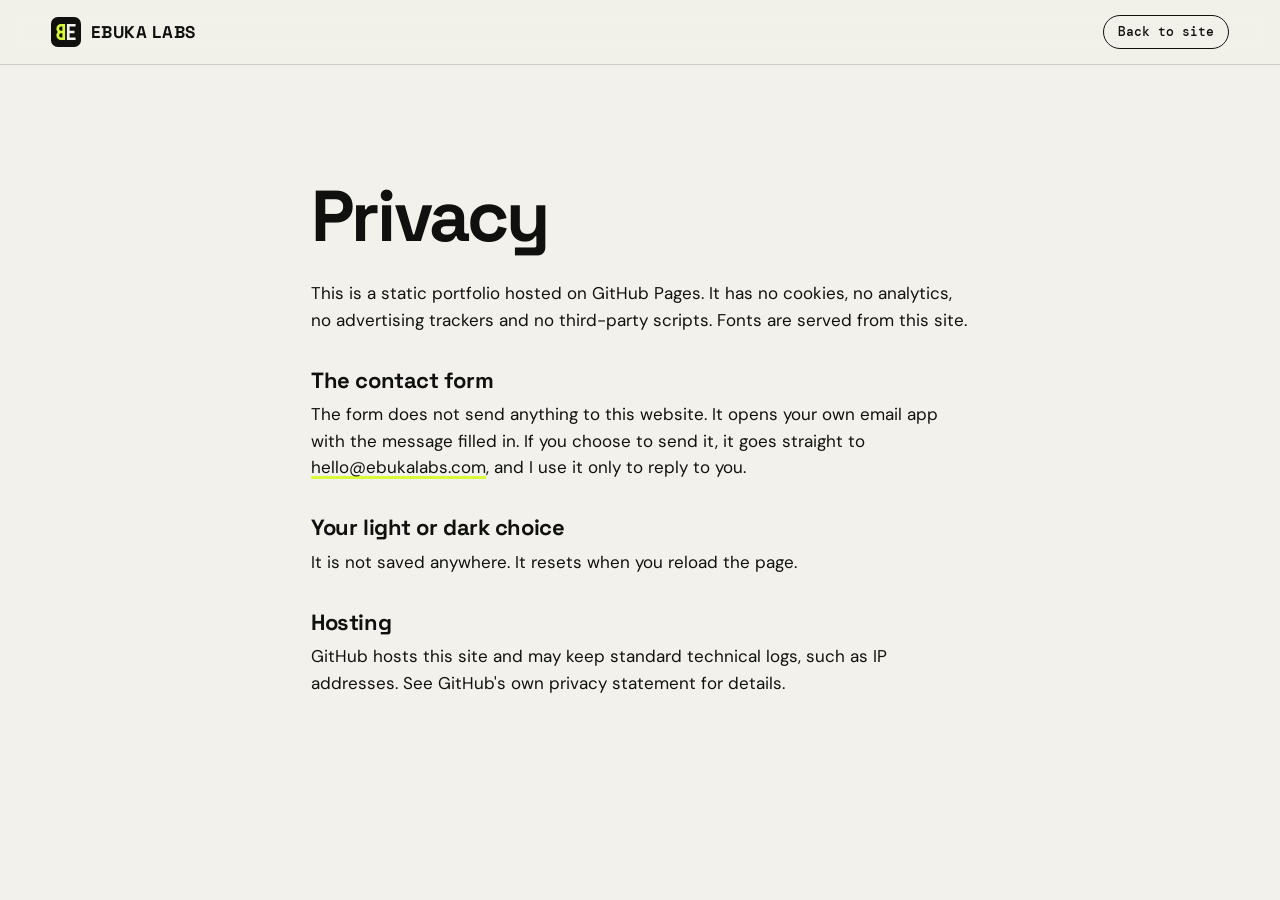
==== privacy.html @ e868a45e "Add Ebuka Labs portfolio site" ====
<!DOCTYPE html>
<html lang="en">
<head>
<meta charset="utf-8">
<meta http-equiv="Content-Security-Policy" content="default-src 'self'; script-src 'self'; style-src 'self' 'unsafe-inline'; img-src 'self'; media-src 'self'; font-src 'self'; connect-src 'none'; form-action 'none'; base-uri 'none'; object-src 'none'">
<meta name="referrer" content="strict-origin-when-cross-origin">
<meta name="viewport" content="width=device-width, initial-scale=1">
<title>Privacy | Ebuka Labs</title>
<meta name="robots" content="noindex">
<link rel="icon" href="favicon.svg" type="image/svg+xml">
<link rel="stylesheet" href="css/style.css">
</head>
<body>
<header><div class="wrap nav"><a class="logo" href="index.html" aria-label="Ebuka Labs, home"><svg viewBox="0 0 40 40" aria-hidden="true"><rect width="40" height="40" rx="9" fill="#10110F"/><g fill="none" stroke-width="3.6" stroke-linecap="square" stroke-linejoin="round"><path d="M17 11V29M17 11H13.5A4.5 4.5 0 0 0 13.5 20H17M17 20H13.5A4.5 4.5 0 0 0 13.5 29H17" stroke="#D9FA38"/><path d="M23 11V29M23 11H31M23 20H29.5M23 29H31" stroke="#F2F1EB"/></g></svg>EBUKA LABS</a><a class="pill" href="index.html">Back to site</a></div></header>
<main class="doc">
<h1>Privacy</h1>
<p>This is a static portfolio hosted on GitHub Pages. It has no cookies, no analytics, no advertising trackers and no third-party scripts. Fonts are served from this site.</p>
<h2>The contact form</h2>
<p>The form does not send anything to this website. It opens your own email app with the message filled in. If you choose to send it, it goes straight to <a id="mail" href="index.html#contact">my inbox</a>, and I use it only to reply to you.</p>
<h2>Your light or dark choice</h2>
<p>It is not saved anywhere. It resets when you reload the page.</p>
<h2>Hosting</h2>
<p>GitHub hosts this site and may keep standard technical logs, such as IP addresses. See GitHub's own privacy statement for details.</p>
<script src="js/config.js" defer></script>
<script src="js/privacy.js" defer></script>
</main></body></html>
---- css/style.css ----
@font-face{font-family:'Space Grotesk';font-weight:500;font-style:normal;font-display:swap;src:url(../fonts/space-grotesk-500.woff2) format('woff2')}
@font-face{font-family:'Space Grotesk';font-weight:700;font-style:normal;font-display:swap;src:url(../fonts/space-grotesk-700.woff2) format('woff2')}
@font-face{font-family:'DM Sans';font-weight:400;font-style:normal;font-display:swap;src:url(../fonts/dm-sans-400.woff2) format('woff2')}
@font-face{font-family:'DM Sans';font-weight:500;font-style:normal;font-display:swap;src:url(../fonts/dm-sans-500.woff2) format('woff2')}
@font-face{font-family:'DM Sans';font-weight:700;font-style:normal;font-display:swap;src:url(../fonts/dm-sans-700.woff2) format('woff2')}
@font-face{font-family:'DM Mono';font-weight:400;font-style:normal;font-display:swap;src:url(../fonts/dm-mono-400.woff2) format('woff2')}
@font-face{font-family:'DM Mono';font-weight:500;font-style:normal;font-display:swap;src:url(../fonts/dm-mono-500.woff2) format('woff2')}

:root{--ink:#10110F;--paper:#F2F1EB;--lime:#D9FA38;--blue:#27C5E9;--pink:#F22D68;--bg:var(--paper);--fg:var(--ink);--grey:#5f6058;--line:rgba(16,17,15,.16);
--d:'Space Grotesk','Helvetica Neue',Arial,sans-serif;--b:'DM Sans',system-ui,sans-serif;--m:'DM Mono',ui-monospace,Menlo,monospace;
box-sizing:border-box;padding-top:env(safe-area-inset-top,0px);padding-bottom:env(safe-area-inset-bottom,0px)}
@media (prefers-color-scheme:dark){:root:not([data-theme="light"]){--bg:#10110F;--fg:#F2F1EB;--grey:#a3a49a;--line:rgba(242,241,235,.18)}}
:root[data-theme="dark"]{--bg:#10110F;--fg:#F2F1EB;--grey:#a3a49a;--line:rgba(242,241,235,.18)}
html{scroll-behavior:smooth;scroll-padding-top:70px}
*,*::before,*::after{box-sizing:border-box}
body{margin:0;background:var(--bg);color:var(--fg);font:17px/1.55 var(--b);-webkit-font-smoothing:antialiased;overflow-x:hidden}
a{color:inherit}
:focus-visible{outline:3px solid var(--blue);outline-offset:3px}
.m{font:500 12.5px var(--m);letter-spacing:.01em}
.wrap{max-width:1320px;margin:0 auto;padding:0 clamp(18px,4vw,52px)}
header{position:sticky;top:0;z-index:50;background:color-mix(in srgb,var(--bg) 86%,transparent);backdrop-filter:blur(12px);border-bottom:1px solid var(--line)}
.nav{display:flex;align-items:center;justify-content:space-between;height:64px}
.logo{display:flex;align-items:center;gap:10px;text-decoration:none;font:700 17px var(--d);letter-spacing:.04em}
.logo svg{width:30px;height:30px}
nav ul{display:flex;gap:6px;list-style:none;margin:0;padding:0}
nav a{display:block;text-decoration:none;font:500 14px var(--b);padding:8px 14px;border-radius:99px}
nav a:hover{background:var(--lime);color:var(--ink)}
.tools{display:flex;gap:8px}
.pill{font:500 12.5px var(--m);background:none;color:inherit;border:1.5px solid var(--fg);border-radius:99px;padding:8px 14px;cursor:pointer;text-decoration:none;display:inline-block}
.pill:hover{background:var(--lime);color:var(--ink);border-color:var(--ink)}
.burger{display:none}
@media(max-width:820px){nav{position:absolute;left:0;right:0;top:64px;background:var(--bg);border-bottom:1px solid var(--line);display:none}nav.open{display:block}nav ul{flex-direction:column;padding:8px clamp(18px,4vw,52px) 16px}nav a{font-size:17px;padding:12px 0;border-radius:0}.burger{display:inline-block}}
/* hero */
.hero{position:relative;overflow:hidden;border-bottom:1px solid var(--line);padding-top:clamp(30px,6vh,70px)}
.grid{position:absolute;inset:0;background-image:linear-gradient(var(--line) 1px,transparent 1px),linear-gradient(90deg,var(--line) 1px,transparent 1px);background-size:88px 88px;pointer-events:none;-webkit-mask-image:linear-gradient(#000 30%,transparent);mask-image:linear-gradient(#000 30%,transparent)}
.cross{position:absolute;inset:0;pointer-events:none}.cross i{position:absolute;background:var(--pink)}.cross .h{height:1px;left:0;right:0}.cross .v{width:1px;top:0;bottom:0}
.cross b{position:absolute;font:500 11px var(--m);background:var(--pink);color:#fff;padding:2px 6px;transform:translate(10px,10px);white-space:nowrap}
.hero .wrap{position:relative;z-index:2}
h1{font:700 clamp(38px,8.4vw,128px)/.9 var(--d);letter-spacing:-.05em;margin:0}
@media(max-width:560px){h1{font-size:11.2vw}.ghost{-webkit-text-stroke-width:1.4px}}
.ghost{color:transparent;-webkit-text-stroke:2px var(--fg)}
.real{position:relative;display:inline-block;padding:0 .07em;color:var(--ink);animation:ink .01s .55s backwards}
.real::before{content:"";position:absolute;inset:.1em 0 .02em;background:var(--lime);z-index:-1;transform-origin:left;transform:rotate(-1deg);animation:wipe .8s .25s cubic-bezier(.7,0,.2,1) backwards}
@keyframes wipe{from{transform:rotate(-1deg) scaleX(0)}}
@keyframes ink{from{color:var(--fg)}}
.hsub{display:grid;grid-template-columns:1.1fr 1fr;gap:30px;align-items:end;margin:clamp(28px,5vh,56px) 0}
.hsub p{margin:0;font-size:clamp(18px,1.7vw,22px);line-height:1.45;max-width:44ch}
.cta{display:flex;gap:12px;flex-wrap:wrap;justify-content:flex-end}
.btn{display:inline-flex;align-items:center;gap:10px;text-decoration:none;font:500 14.5px var(--b);padding:15px 24px;border:1.5px solid var(--fg);border-radius:99px;transition:background .2s,transform .2s;cursor:pointer;background:none;color:inherit}
.btn.p{background:var(--fg);color:var(--bg)}.btn:hover{background:var(--lime);color:var(--ink);border-color:var(--ink);transform:translateY(-2px)}
.btn[aria-disabled="true"]{opacity:.65;cursor:default;transform:none}
.bench{display:grid;grid-template-columns:repeat(3,1fr);border-top:1px solid var(--fg)}
.bench a{display:flex;justify-content:space-between;align-items:center;gap:10px;text-decoration:none;padding:18px 20px 18px 0;border-right:1px solid var(--line)}
.bench a+a{padding-left:20px}.bench a:last-child{border-right:0}
.bench a:hover strong{text-decoration:underline;text-decoration-color:var(--lime);text-decoration-thickness:4px;text-underline-offset:4px}
.bench strong{font:700 20px var(--d);letter-spacing:-.02em}.bench small{display:block;color:var(--grey);font:400 12.5px var(--m)}
@media(max-width:820px){.hsub{grid-template-columns:1fr}.cta{justify-content:flex-start}.bench{grid-template-columns:1fr}.bench a,.bench a+a{padding:14px 0;border-right:0;border-bottom:1px solid var(--line)}}
.dot{width:11px;height:11px;border-radius:50%;flex:none;border:2px solid currentColor}.dot.s1{background:var(--pink);border-color:var(--pink)}.dot.s2{background:#22b455;border-color:#22b455}
/* sections */
section{padding:clamp(64px,10vw,140px) 0}
.sh{display:flex;justify-content:space-between;align-items:end;gap:24px;flex-wrap:wrap;margin-bottom:clamp(28px,5vw,60px)}
h2{font:700 clamp(40px,6.6vw,96px)/.94 var(--d);letter-spacing:-.04em;margin:0}
.sh p{margin:0;max-width:36ch;color:var(--grey)}
/* work */
.stack{position:relative}
.panel{position:sticky;top:calc(78px + var(--i)*18px);min-height:min(82vh,660px);border:1.5px solid var(--ink);border-radius:26px;padding:clamp(16px,2.2vw,28px);margin-bottom:22px;display:grid;grid-template-columns:5fr 7fr;gap:clamp(20px,3.5vw,48px);color:var(--ink)}
.panel[data-c="0"]{background:var(--lime)}
.panel[data-c="1"]{background:var(--ink);color:var(--paper);border-color:var(--paper)}
.panel[data-c="2"]{background:var(--blue)}
.txt{display:flex;flex-direction:column;justify-content:space-between;gap:24px;padding:clamp(4px,1vw,14px)}
.top{display:flex;justify-content:space-between;align-items:center;gap:10px}
.top span:first-child{border:1.5px solid currentColor;border-radius:99px;padding:5px 13px}
.panel h3{font:700 clamp(40px,5vw,78px)/.92 var(--d);letter-spacing:-.045em;margin:0 0 16px}
.panel p{margin:0;max-width:36ch;font-size:18px}
.steps{display:flex;align-items:center;margin:0 0 22px}
.steps i{display:block;width:14px;height:14px;border-radius:50%;border:2px solid currentColor;flex:none}
.steps i.on{background:currentColor}.steps i.now{background:var(--pink);border-color:var(--pink);box-shadow:0 0 0 5px color-mix(in srgb,var(--pink) 25%,transparent)}
.steps u{flex:1;height:2px;background:currentColor;opacity:.35;max-width:70px}
.steps span{margin-left:14px}
.panel .btn{align-self:flex-start}
.panel .btn.p{background:var(--ink);color:var(--paper);border-color:var(--ink)}
.panel[data-c="1"] .btn.p{background:var(--lime);color:var(--ink);border-color:var(--lime)}
.panel .btn.p:hover,.panel[data-c="1"] .btn.p:hover{background:var(--pink);border-color:var(--pink);color:#fff}
/* inner media card: holds the product UI, a screenshot, a GIF or a video */
.vis{display:flex;position:relative;isolation:isolate}
.panel{overflow:hidden;--o1:var(--pink);--o2:var(--blue)}
.panel[data-c="1"]{--o1:var(--lime);--o2:var(--pink)}.panel[data-c="2"]{--o1:var(--lime);--o2:var(--pink)}
.vis::before,.vis::after{content:"";position:absolute;border-radius:50%;z-index:-1;aspect-ratio:1;opacity:.8}
.vis::before{width:34%;left:-3%;top:-6%;background:var(--o1)}.vis::after{width:28%;right:-3%;bottom:-6%;background:var(--o2)}
/* glass inner card: holds the product UI, a screenshot, a GIF or a video */
.inner{flex:1;display:flex;flex-direction:column;min-height:340px;border-radius:22px;background:linear-gradient(145deg,rgba(255,255,255,.34),rgba(255,255,255,.22));-webkit-backdrop-filter:blur(10px) saturate(110%);backdrop-filter:blur(10px) saturate(110%);border:1px solid rgba(255,255,255,.4);box-shadow:0 10px 24px rgba(16,17,15,.12),inset 0 1px 0 rgba(255,255,255,.45);overflow:hidden;text-decoration:none;position:relative}
.panel[data-c="1"] .inner{background:linear-gradient(145deg,rgba(255,255,255,.12),rgba(255,255,255,.06));border-color:rgba(255,255,255,.22);box-shadow:0 10px 24px rgba(0,0,0,.35),inset 0 1px 0 rgba(255,255,255,.25)}
.stage{flex:1;position:relative;display:grid;place-items:center;padding:clamp(18px,3vw,36px);overflow:hidden}
.stage.md video,.stage.md img.m{position:absolute;inset:14px;width:calc(100% - 28px);height:calc(100% - 28px);border-radius:14px;object-fit:cover}
.frame{position:relative;overflow:hidden;background:var(--paper);border:6px solid #0b0c0a;box-shadow:0 24px 50px rgba(0,0,0,.4);transition:transform .4s}
.inner:hover .frame{transform:translateY(-6px) rotate(-1deg)}
.frame.phone{height:clamp(300px,46vh,430px);aspect-ratio:9/19;border-radius:34px}
.frame.web{width:min(100%,540px);aspect-ratio:16/11;border-radius:12px}
.frame.web::before{content:"";position:absolute;inset:0 0 auto;height:22px;background:#0b0c0a;z-index:2}
.sk{position:absolute;inset:0}.frame.web .sk{inset:22px 0 0}.sk svg{display:block;width:100%;height:100%}
.tg{width:40px;height:40px;padding:0;display:grid;place-items:center}.tg svg{width:20px;height:20px}
@media(max-width:860px){.panel{position:relative;top:0;grid-template-columns:1fr;min-height:0}.inner{min-height:320px}.frame.phone{height:300px}}
/* scrolling strips */
.strips{position:relative;z-index:2;border-top:1px solid var(--fg);margin-top:clamp(10px,3vh,30px);overflow:hidden}
.strip{overflow:hidden;white-space:nowrap}
.strip>div{display:inline-block;animation:sl 110s linear infinite}
.strip.rev>div{animation-direction:reverse;animation-duration:130s}
.strip span::after{content:"\25C6";color:var(--pink);margin:0 .8em;letter-spacing:0;-webkit-text-stroke:0}
.strip.big{padding:14px 0 2px}.strip.big span{font:700 clamp(20px,2.4vw,32px)/1.1 var(--d);letter-spacing:-.04em}
.strip.big span:nth-child(odd){color:transparent;-webkit-text-stroke:1px var(--fg)}
.strip.big span::after{font-size:.5em;vertical-align:.15em}
.strip.sm{padding:4px 0 14px}.strip.sm span{font:500 11.5px var(--m);letter-spacing:.05em;text-transform:uppercase;color:var(--grey)}
.strip.sm span::after{content:"/";color:var(--fg);font-size:1em}
@keyframes sl{to{transform:translateX(-50%)}}
.sr{position:absolute;width:1px;height:1px;overflow:hidden;clip:rect(0 0 0 0);white-space:nowrap}
/* services */
#services{background:var(--ink);color:var(--paper);--line:rgba(242,241,235,.2);--grey:#a3a49a;border-radius:28px 28px 0 0}
.sv{display:grid;grid-template-columns:5fr 7fr;gap:clamp(24px,6vw,100px)}
.sv h2{position:sticky;top:100px;align-self:start}
details{border-top:1px solid var(--line)}details:last-child{border-bottom:1px solid var(--line)}
summary{list-style:none;cursor:pointer;display:flex;justify-content:space-between;align-items:center;gap:16px;padding:26px 0;font:700 clamp(26px,3.4vw,44px)/1 var(--d);letter-spacing:-.03em}
summary::-webkit-details-marker{display:none}
summary::after{content:"+";font:400 34px var(--m);color:var(--lime);transition:transform .25s}
details[open] summary::after{transform:rotate(45deg)}
details[open] summary{color:var(--lime)}
details div{padding:0 0 28px;max-width:52ch;color:#d6d6cc}details p{margin:0 0 14px}
details ul{margin:0;padding:0;list-style:none;display:flex;flex-wrap:wrap;gap:8px}
details li{font:500 12.5px var(--m);border:1px solid var(--grey);border-radius:99px;padding:5px 12px}
@media(max-width:860px){.sv{grid-template-columns:1fr}.sv h2{position:static}}
/* about */
#about{padding-top:clamp(64px,10vw,140px)}
.ab{display:grid;grid-template-columns:5fr 7fr;gap:clamp(24px,6vw,100px)}
.ph{position:relative;aspect-ratio:4/5;border-radius:18px;overflow:hidden;border:1.5px dashed var(--fg);display:grid;place-items:center;text-align:center;color:var(--fg);background:repeating-linear-gradient(45deg,transparent 0 12px,rgba(16,17,15,.07) 12px 13px)}
.ph img{position:absolute;inset:0;width:100%;height:100%;object-fit:cover;display:none}.ph.has{border-style:solid}.ph.has img{display:block}.ph.has .m{display:none}
.lead{font:500 clamp(26px,3.3vw,44px)/1.14 var(--d);letter-spacing:-.025em;margin:0 0 28px}
.ab p.s{margin:0 0 30px;max-width:50ch;color:var(--grey)}
.ab .btn:hover{background:var(--pink);color:#fff;border-color:var(--pink)}
.how{display:grid;grid-template-columns:repeat(3,1fr);border-top:1px solid var(--line);margin:0 0 34px}.how div{padding:16px 16px 0 0}.how b{display:block;font:700 18px var(--d);letter-spacing:-.02em;margin-bottom:4px}.how span{color:var(--grey);font-size:15px}.links{display:flex;gap:12px;flex-wrap:wrap}
@media(max-width:700px){.how{grid-template-columns:1fr}}
@media(max-width:860px){.ab{grid-template-columns:1fr}.ph{aspect-ratio:16/10}}
/* contact */
::placeholder{color:var(--grey);opacity:1}
.topic{border:0;padding:0;margin:0;min-width:0}.topic legend{padding:0;margin-bottom:8px}.topic div{display:flex;flex-wrap:wrap;gap:8px}.topic label{display:block;position:relative}.topic input{position:absolute;inset:0;opacity:0;cursor:pointer;width:100%;height:100%}.topic span{display:block;border:1.5px solid var(--fg);border-radius:99px;padding:9px 16px;font:500 14px var(--b)}.topic input:checked+span{background:var(--fg);color:var(--bg)}.topic input:focus-visible+span{outline:3px solid var(--blue);outline-offset:3px}
.ct{display:grid;grid-template-columns:1fr 1fr;gap:clamp(24px,6vw,100px)}
.mail{display:inline-block;font:700 clamp(26px,3.6vw,50px)/1.05 var(--d);letter-spacing:-.03em;text-decoration:none;border-bottom:4px solid var(--lime);margin:20px 0 14px;word-break:break-all}
.mail:hover{background:var(--lime);color:var(--ink)}
form{display:grid;gap:14px}label{font:500 12.5px var(--m);display:grid;gap:6px}
input,select,textarea{font:16px var(--b);background:transparent;color:inherit;border:1.5px solid var(--fg);border-radius:10px;padding:13px}
textarea{min-height:120px;resize:vertical}#msg{color:var(--grey);min-height:20px}
@media(max-width:860px){.ct{grid-template-columns:1fr}}
footer{background:var(--lime);color:var(--ink);padding:44px 0 30px;overflow:hidden}
.fb{font:700 clamp(70px,19.5vw,300px)/.8 var(--d);letter-spacing:-.065em;margin:0 0 30px;cursor:pointer;user-select:none}
.fl{display:flex;justify-content:space-between;flex-wrap:wrap;gap:12px 28px;border-top:1.5px solid var(--ink);padding-top:16px}
.fl a{margin-right:18px}
@media (prefers-reduced-motion:reduce){*,*::before{animation:none!important;transition:none!important}html{scroll-behavior:auto}}

/* legal and error pages */
.doc{max-width:760px;margin:0 auto;padding:clamp(56px,9vw,120px) clamp(18px,4vw,52px)}
.doc h1{font:700 clamp(36px,6vw,72px)/1 var(--d);letter-spacing:-.04em;margin:0 0 28px}
.doc h2{font-size:22px;line-height:1.2;letter-spacing:-.02em;margin:34px 0 8px}
.doc p{margin:0 0 14px;max-width:62ch}
.doc a{text-decoration-color:var(--lime);text-decoration-thickness:3px;text-underline-offset:3px}
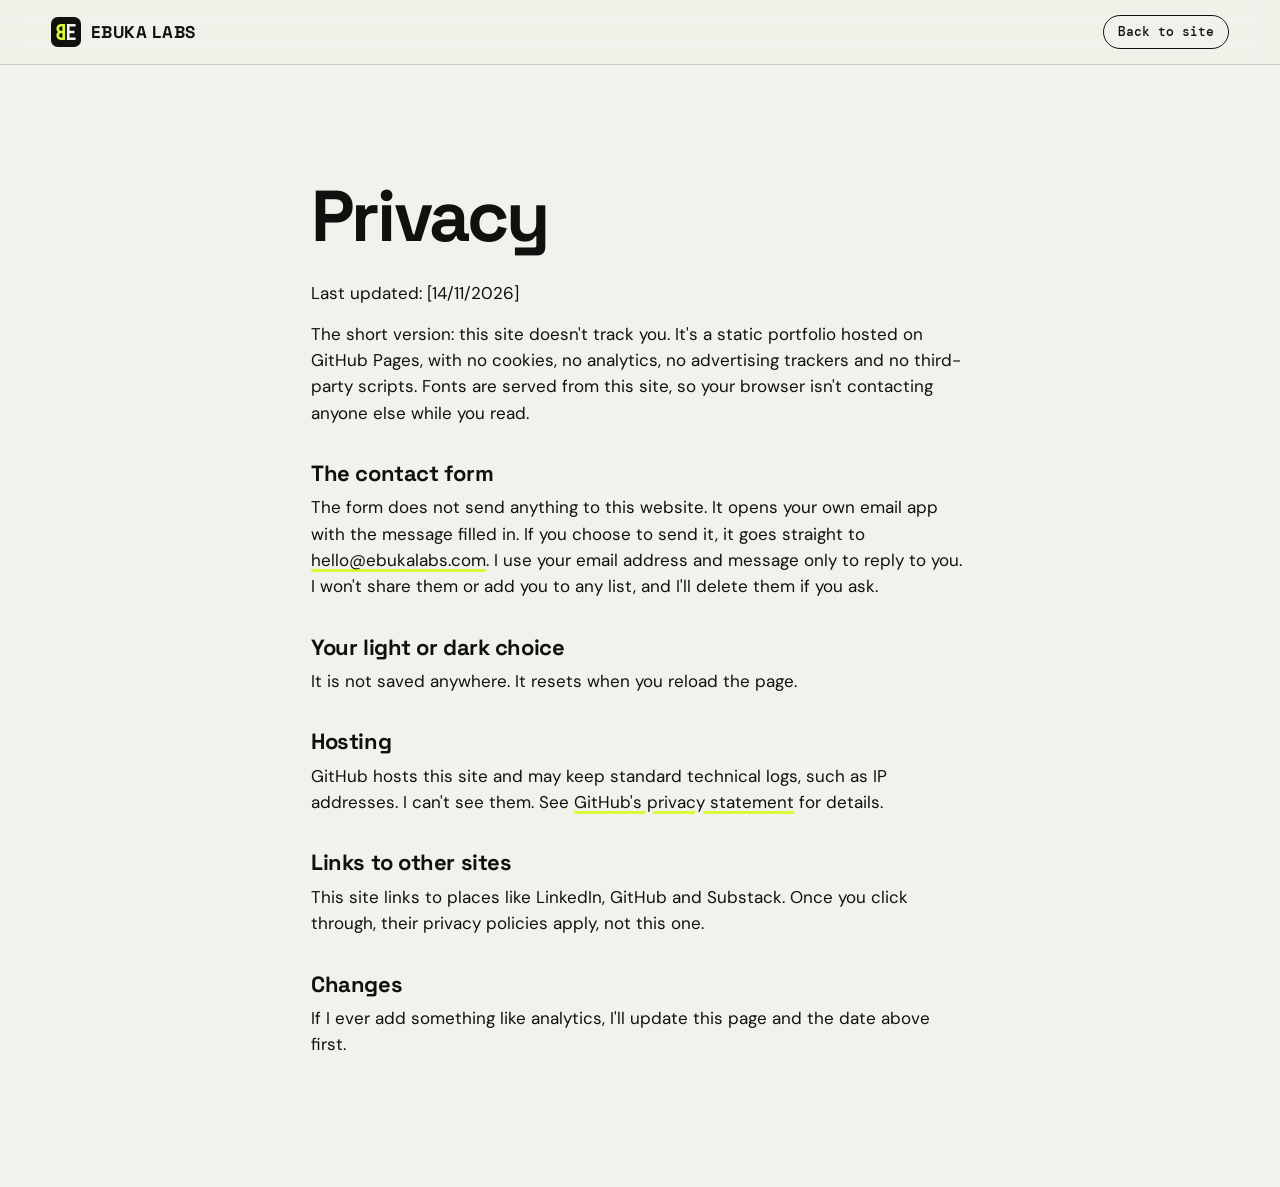
==== commit 41aac227: "Revise privacy policy content and add update date Updated privacy policy details and added last upda" ====
--- a/privacy.html
+++ b/privacy.html
@@ -14,13 +14,23 @@
 <header><div class="wrap nav"><a class="logo" href="index.html" aria-label="Ebuka Labs, home"><svg viewBox="0 0 40 40" aria-hidden="true"><rect width="40" height="40" rx="9" fill="#10110F"/><g fill="none" stroke-width="3.6" stroke-linecap="square" stroke-linejoin="round"><path d="M17 11V29M17 11H13.5A4.5 4.5 0 0 0 13.5 20H17M17 20H13.5A4.5 4.5 0 0 0 13.5 29H17" stroke="#D9FA38"/><path d="M23 11V29M23 11H31M23 20H29.5M23 29H31" stroke="#F2F1EB"/></g></svg>EBUKA LABS</a><a class="pill" href="index.html">Back to site</a></div></header>
 <main class="doc">
 <h1>Privacy</h1>
-<p>This is a static portfolio hosted on GitHub Pages. It has no cookies, no analytics, no advertising trackers and no third-party scripts. Fonts are served from this site.</p>
+<p>Last updated: [14/11/2026]</p>
+<p>The short version: this site doesn't track you. It's a static portfolio hosted on GitHub Pages, with no cookies, no analytics, no advertising trackers and no third-party scripts. Fonts are served from this site, so your browser isn't contacting anyone else while you read.</p>
+
 <h2>The contact form</h2>
-<p>The form does not send anything to this website. It opens your own email app with the message filled in. If you choose to send it, it goes straight to <a id="mail" href="index.html#contact">my inbox</a>, and I use it only to reply to you.</p>
+<p>The form does not send anything to this website. It opens your own email app with the message filled in. If you choose to send it, it goes straight to <a id="mail" href="index.html#contact">my inbox</a>. I use your email address and message only to reply to you. I won't share them or add you to any list, and I'll delete them if you ask.</p>
+
 <h2>Your light or dark choice</h2>
 <p>It is not saved anywhere. It resets when you reload the page.</p>
+
 <h2>Hosting</h2>
-<p>GitHub hosts this site and may keep standard technical logs, such as IP addresses. See GitHub's own privacy statement for details.</p>
+<p>GitHub hosts this site and may keep standard technical logs, such as IP addresses. I can't see them. See <a href="https://docs.github.com/en/site-policy/privacy-policies/github-general-privacy-statement" rel="noopener noreferrer">GitHub's privacy statement</a> for details.</p>
+
+<h2>Links to other sites</h2>
+<p>This site links to places like LinkedIn, GitHub and Substack. Once you click through, their privacy policies apply, not this one.</p>
+
+<h2>Changes</h2>
+<p>If I ever add something like analytics, I'll update this page and the date above first.</p>
 <script src="js/config.js" defer></script>
 <script src="js/privacy.js" defer></script>
 </main></body></html>
